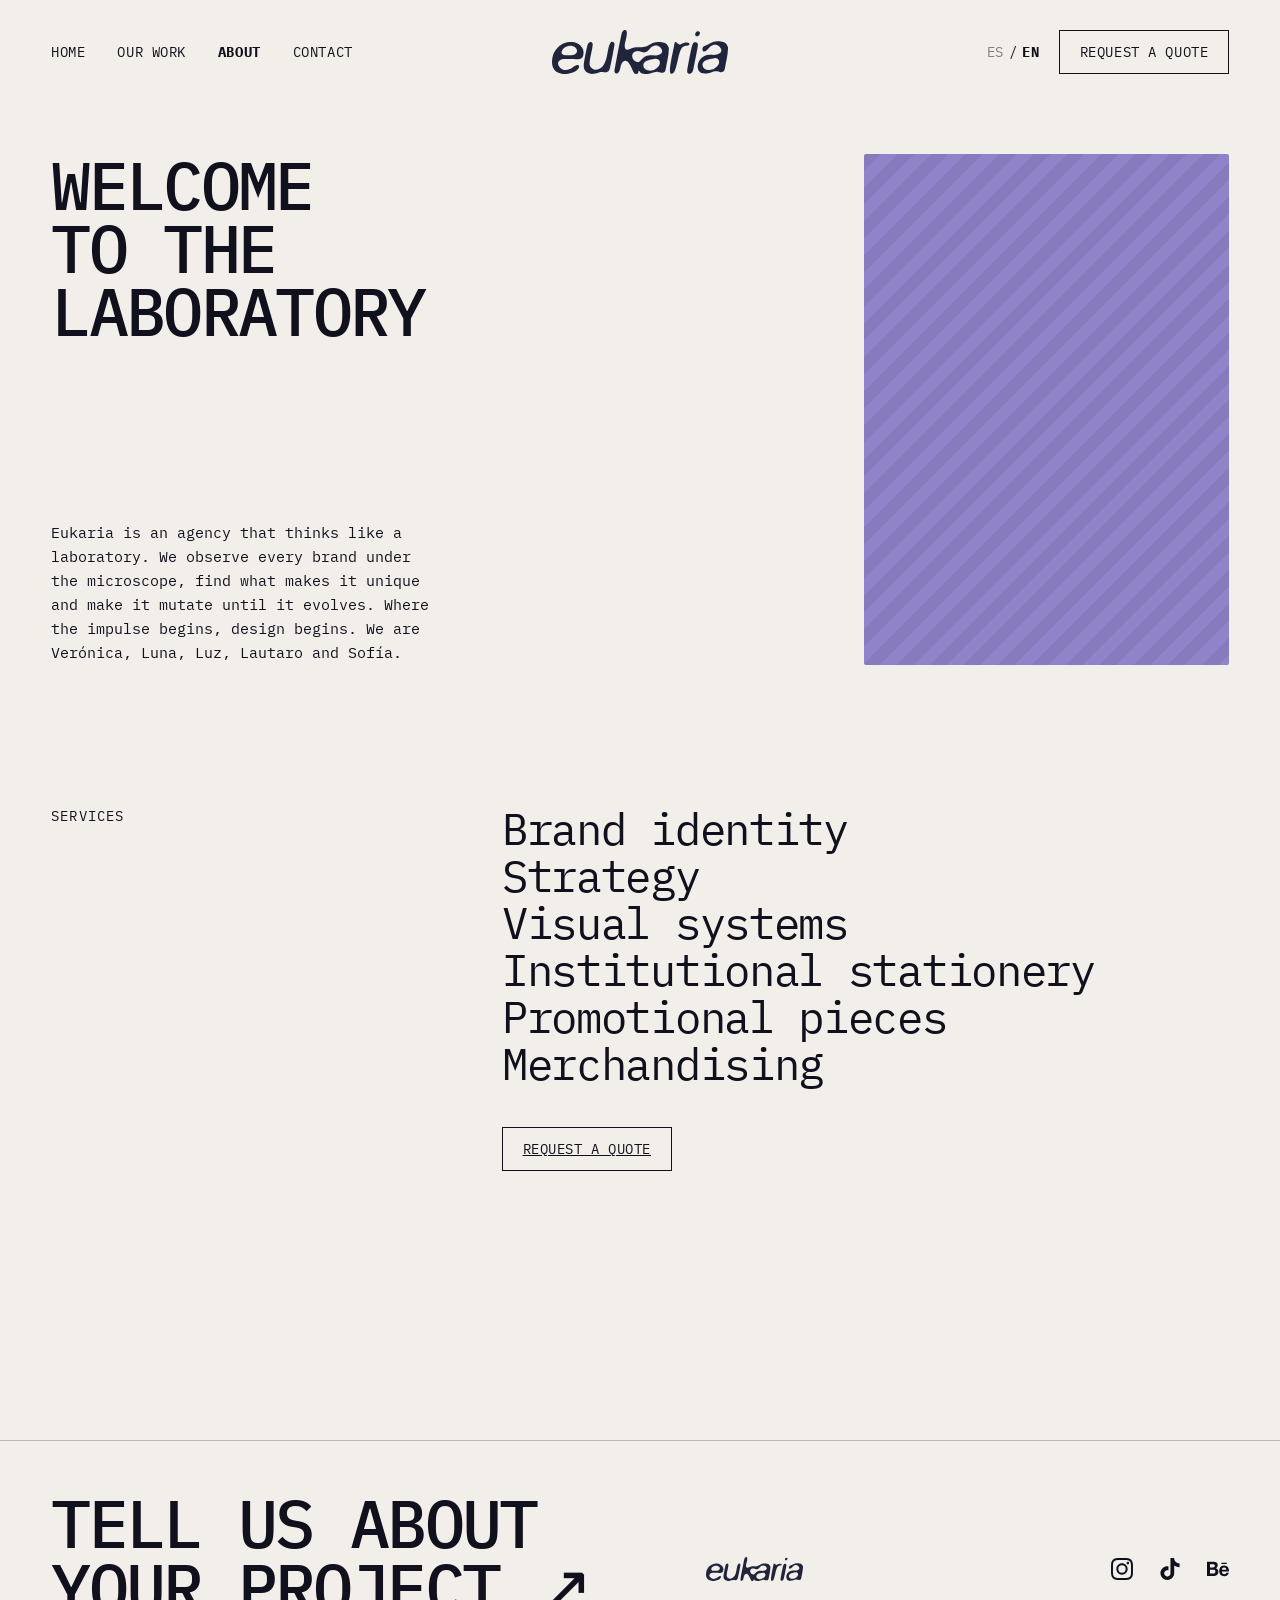
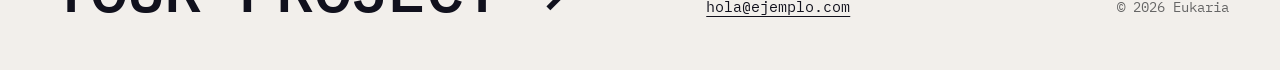
==== about.html @ 97e6f5fb "Sitio de la agencia Eukaria Landing con logo 3D y etiquetas arrastrables, carrusel de proyectos con " ====
<!doctype html>
<html lang="es">
<head>
<meta charset="utf-8">
<meta name="viewport" content="width=device-width, initial-scale=1, viewport-fit=cover">
<title>Sobre nosotros | Eukaria</title>
<meta name="description" content="Bienvenidos al laboratorio de Eukaria: una agencia de diseño que piensa como un laboratorio, y los servicios que ofrece.">
<link rel="preload" href="fonts/plex-mono-400.woff2" as="font" type="font/woff2" crossorigin>
<link rel="stylesheet" href="tokens.css">
<link rel="icon" href="assets/favicon.png" type="image/png">
<meta name="theme-color" content="#f2efeb">
<link rel="stylesheet" href="style.css">
<link rel="stylesheet" href="sections.css">
<script>document.documentElement.classList.add("js")</script>
</head>
<body data-pagina="about">

<div id="tope" aria-hidden="true"></div>
    <nav class="nav pad" aria-label="Principal" data-i18n-attr="aria-label:nav.label">
      <ul id="menu">
        <li><a href="index.html" data-i18n="nav.home">Home</a></li>
        <li class="solo-escritorio"><a href="index.html#work" data-i18n="nav.work">Our work</a></li>
        <li class="solo-celular"><a href="proyectos.html" data-i18n="nav.work">Our work</a></li>
        <li><a href="about.html" class="activo" aria-current="page" data-i18n="nav.about">About</a></li>
        <li><a href="contact.html" data-i18n="nav.contact">Contact</a></li>
        <li class="menu-cta"><a class="btn-out" href="contact.html" data-i18n="nav.cta">Pedir presupuesto</a></li>
      </ul>
      <a class="nav-logo" href="index.html"><img src="assets/logo.svg" alt="Eukaria" width="191" height="47"></a>
      <div class="nav-der">
        <button class="lang" type="button" aria-label="Cambiar idioma a inglés"><span data-lang="es">ES</span><span aria-hidden="true">/</span><span data-lang="en">EN</span></button>
        <button class="menu-btn" type="button" aria-expanded="false" aria-controls="menu" aria-label="Abrir menú"><span></span><span></span><span></span></button>
        <a class="btn-out" href="contact.html" data-i18n="nav.cta">Pedir presupuesto</a>
      </div>
    </nav>

<main class="pagina">
  <section class="section about">
    <div class="inner pad">
      <div class="about-intro">
        <div class="about-izq">
          <h1 class="about-titulo"><span class="reveal" data-i18n="about.t1">Bienvenidos</span><span class="reveal" style="--d: 60ms" data-i18n="about.t2">al</span><span class="reveal" style="--d: 120ms" data-i18n="about.t3">laboratorio</span></h1>
          <p class="about-texto reveal" style="--d: 180ms" data-i18n="about.texto">Eukaria es una agencia que piensa como un laboratorio.</p>
        </div>
        <div class="about-foto reveal" style="--d: 120ms"><div class="ph" role="img" aria-label="Foto del equipo (de muestra)" data-i18n-attr="aria-label:about.foto" style="--c: var(--color-violet-300)"></div></div>
      </div>
      <div class="about-servicios">
        <p class="serv-etiqueta reveal" data-i18n="about.servicios">Servicios</p>
        <div>
          <ul class="serv-lista">
            <li class="reveal" data-i18n="serv.1">Identidad de marca</li>
            <li class="reveal" style="--d: 40ms" data-i18n="serv.2">Estrategia</li>
            <li class="reveal" style="--d: 80ms" data-i18n="serv.3">Sistemas visuales</li>
            <li class="reveal" style="--d: 120ms" data-i18n="serv.4">Papelería institucional</li>
            <li class="reveal" style="--d: 160ms" data-i18n="serv.5">Piezas promocionales</li>
            <li class="reveal" style="--d: 200ms" data-i18n="serv.6">Merchandising</li>
          </ul>
          <a class="btn-out serv-cta reveal" style="--d: 240ms" href="contact.html" data-i18n="nav.cta">Pedir presupuesto</a>
        </div>
      </div>
    </div>
  </section>
</main>

<footer class="pie">
  <div class="inner pad pie-grid">
      <a class="pie-cta" href="contact.html"><span data-i18n="pie.cta">Contanos de tu proyecto</span> <span class="flecha" aria-hidden="true">&#8599;</span></a>
    <div class="pie-datos">
      <img src="assets/logo.svg" alt="Eukaria" width="191" height="47">
      <address>
        <!-- TODO: reemplazar por el mail real del estudio (también en form.js) -->
        <a href="mailto:hola@ejemplo.com">hola@ejemplo.com</a>
      </address>
      <ul class="redes">
        <!-- TODO: reemplazar por las redes reales -->
        <li><a href="https://www.instagram.com/" target="_blank" rel="noopener" aria-label="Instagram"><svg aria-hidden="true" focusable="false" width="22" height="22" fill="currentColor" viewBox="0 0 24 24" xmlns="http://www.w3.org/2000/svg"><path d="M7.0301.084c-1.2768.0602-2.1487.264-2.911.5634-.7888.3075-1.4575.72-2.1228 1.3877-.6652.6677-1.075 1.3368-1.3802 2.127-.2954.7638-.4956 1.6365-.552 2.914-.0564 1.2775-.0689 1.6882-.0626 4.947.0062 3.2586.0206 3.6671.0825 4.9473.061 1.2765.264 2.1482.5635 2.9107.308.7889.72 1.4573 1.388 2.1228.6679.6655 1.3365 1.0743 2.1285 1.38.7632.295 1.6361.4961 2.9134.552 1.2773.056 1.6884.069 4.9462.0627 3.2578-.0062 3.668-.0207 4.9478-.0814 1.28-.0607 2.147-.2652 2.9098-.5633.7889-.3086 1.4578-.72 2.1228-1.3881.665-.6682 1.0745-1.3378 1.3795-2.1284.2957-.7632.4966-1.636.552-2.9124.056-1.2809.0692-1.6898.063-4.948-.0063-3.2583-.021-3.6668-.0817-4.9465-.0607-1.2797-.264-2.1487-.5633-2.9117-.3084-.7889-.72-1.4568-1.3876-2.1228C21.2982 1.33 20.628.9208 19.8378.6165 19.074.321 18.2017.1197 16.9244.0645 15.6471.0093 15.236-.005 11.977.0014 8.718.0076 8.31.0215 7.0301.0839m.1402 21.6932c-1.17-.0509-1.8053-.2453-2.2287-.408-.5606-.216-.96-.4771-1.3819-.895-.422-.4178-.6811-.8186-.9-1.378-.1644-.4234-.3624-1.058-.4171-2.228-.0595-1.2645-.072-1.6442-.079-4.848-.007-3.2037.0053-3.583.0607-4.848.05-1.169.2456-1.805.408-2.2282.216-.5613.4762-.96.895-1.3816.4188-.4217.8184-.6814 1.3783-.9003.423-.1651 1.0575-.3614 2.227-.4171 1.2655-.06 1.6447-.072 4.848-.079 3.2033-.007 3.5835.005 4.8495.0608 1.169.0508 1.8053.2445 2.228.408.5608.216.96.4754 1.3816.895.4217.4194.6816.8176.9005 1.3787.1653.4217.3617 1.056.4169 2.2263.0602 1.2655.0739 1.645.0796 4.848.0058 3.203-.0055 3.5834-.061 4.848-.051 1.17-.245 1.8055-.408 2.2294-.216.5604-.4763.96-.8954 1.3814-.419.4215-.8181.6811-1.3783.9-.4224.1649-1.0577.3617-2.2262.4174-1.2656.0595-1.6448.072-4.8493.079-3.2045.007-3.5825-.006-4.848-.0608M16.953 5.5864A1.44 1.44 0 1 0 18.39 4.144a1.44 1.44 0 0 0-1.437 1.4424M5.8385 12.012c.0067 3.4032 2.7706 6.1557 6.173 6.1493 3.4026-.0065 6.157-2.7701 6.1506-6.1733-.0065-3.4032-2.771-6.1565-6.174-6.1498-3.403.0067-6.156 2.771-6.1496 6.1738M8 12.0077a4 4 0 1 1 4.008 3.9921A3.9996 3.9996 0 0 1 8 12.0077"/></svg></a></li>
        <li><a href="https://www.tiktok.com/" target="_blank" rel="noopener" aria-label="TikTok"><svg aria-hidden="true" focusable="false" width="22" height="22" fill="currentColor" viewBox="0 0 24 24" xmlns="http://www.w3.org/2000/svg"><path d="M12.525.02c1.31-.02 2.61-.01 3.91-.02.08 1.53.63 3.09 1.75 4.17 1.12 1.11 2.7 1.62 4.24 1.79v4.03c-1.44-.05-2.89-.35-4.2-.97-.57-.26-1.1-.59-1.62-.93-.01 2.92.01 5.84-.02 8.75-.08 1.4-.54 2.79-1.35 3.94-1.31 1.92-3.58 3.17-5.91 3.21-1.43.08-2.86-.31-4.08-1.03-2.02-1.19-3.44-3.37-3.65-5.71-.02-.5-.03-1-.01-1.49.18-1.9 1.12-3.72 2.58-4.96 1.66-1.44 3.98-2.13 6.15-1.72.02 1.48-.04 2.96-.04 4.44-.99-.32-2.15-.23-3.02.37-.63.41-1.11 1.04-1.36 1.75-.21.51-.15 1.07-.14 1.61.24 1.64 1.82 3.02 3.5 2.87 1.12-.01 2.19-.66 2.77-1.61.19-.33.4-.67.41-1.06.1-1.79.06-3.57.07-5.36.01-4.03-.01-8.05.02-12.07z"/></svg></a></li>
        <li><a href="https://www.behance.net/" target="_blank" rel="noopener" aria-label="Behance"><svg aria-hidden="true" focusable="false" width="22" height="22" fill="currentColor" viewBox="0 0 24 24" xmlns="http://www.w3.org/2000/svg"><path d="M16.969 16.927a2.561 2.561 0 0 0 1.901.677 2.501 2.501 0 0 0 1.531-.475c.362-.235.636-.584.779-.99h2.585a5.091 5.091 0 0 1-1.9 2.896 5.292 5.292 0 0 1-3.091.88 5.839 5.839 0 0 1-2.284-.433 4.871 4.871 0 0 1-1.723-1.211 5.657 5.657 0 0 1-1.08-1.874 7.057 7.057 0 0 1-.383-2.393c-.005-.8.129-1.595.396-2.349a5.313 5.313 0 0 1 5.088-3.604 4.87 4.87 0 0 1 2.376.563c.661.362 1.231.87 1.668 1.485a6.2 6.2 0 0 1 .943 2.133c.194.821.263 1.666.205 2.508h-7.699c-.063.79.184 1.574.688 2.187ZM6.947 4.084a8.065 8.065 0 0 1 1.928.198 4.29 4.29 0 0 1 1.49.638c.418.303.748.711.958 1.182.241.579.357 1.203.341 1.83a3.506 3.506 0 0 1-.506 1.961 3.726 3.726 0 0 1-1.503 1.287 3.588 3.588 0 0 1 2.027 1.437c.464.747.697 1.615.67 2.494a4.593 4.593 0 0 1-.423 2.032 3.945 3.945 0 0 1-1.163 1.413 5.114 5.114 0 0 1-1.683.807 7.135 7.135 0 0 1-1.928.259H0V4.084h6.947Zm-.235 12.9c.308.004.616-.029.916-.099a2.18 2.18 0 0 0 .766-.332c.228-.158.411-.371.534-.619.142-.317.208-.663.191-1.009a2.08 2.08 0 0 0-.642-1.715 2.618 2.618 0 0 0-1.696-.505h-3.54v4.279h3.471Zm13.635-5.967a2.13 2.13 0 0 0-1.654-.619 2.336 2.336 0 0 0-1.163.259 2.474 2.474 0 0 0-.738.62 2.359 2.359 0 0 0-.396.792c-.074.239-.12.485-.137.734h4.769a3.239 3.239 0 0 0-.679-1.785l-.002-.001Zm-13.813-.648a2.254 2.254 0 0 0 1.423-.433c.399-.355.607-.88.56-1.413a1.916 1.916 0 0 0-.178-.891 1.298 1.298 0 0 0-.495-.533 1.851 1.851 0 0 0-.711-.274 3.966 3.966 0 0 0-.835-.073H3.241v3.631h3.293v-.014ZM21.62 5.122h-5.976v1.527h5.976V5.122Z"/></svg></a></li>
      </ul>
      <p class="copy">&copy; 2026 Eukaria</p>
    </div>
  </div>
</footer>

<script src="i18n.js"></script>
<script src="nav.js" defer></script>
<script src="reveal.js" defer></script>
</body>
</html>
---- tokens.css ----
/* Eukaria — design tokens (fuente: Manual de Marca 2026.00) */

/* === PRIMITIVES === */
:root {
  /* Color: rojo de marca (#c8161a, manual p.11) + escala de grises (p.13) */
  --color-red-600: #c8161a;
  /* Resto de la paleta: muestreada de la p.12 del PDF (el manual rotula todos con el hex del rojo por error) */
  --color-cyan-300: #85d6d6;
  --color-blue-400: #57b0e3;
  --color-indigo-900: #372766;
  --color-violet-300: #9083c9;
  --color-blush-100: #f5e7e3;
  --color-ink-950: #11111d;
  --color-paper: #f2efeb; /* fondo del hero (mockup) */
  --color-cream-100: #efe8e1; /* fondo de las láminas del manual */
  --color-white: #ffffff;
  --color-black: #000000;
  --color-gray-90: #1a1a1a;
  --color-gray-80: #333333;
  --color-gray-70: #4d4d4d;
  --color-gray-60: #666666;
  --color-gray-50: #808080;
  --color-gray-40: #999999;
  --color-gray-30: #b3b3b3;
  --color-gray-20: #cccccc;

  /* Tipografía: primaria IBM Plex Mono; secundaria Gaussian Blur Italic (logo/acentos) */
  --font-mono: "IBM Plex Mono", ui-monospace, monospace;
  --font-accent: "Gaussian Blur Italic", "IBM Plex Mono", serif; /* ponytail: fuente sin web-font aún, sumar @font-face con el archivo */
  --font-size-xs: 0.75rem;
  --font-size-sm: 0.875rem;
  --font-size-base: 1rem;
  --font-size-lg: 1.25rem;
  --font-size-xl: 2rem;
  --font-size-2xl: 3.5rem;

  /* Spacing (base 4px) */
  --space-1: 0.25rem;
  --space-2: 0.5rem;
  --space-4: 1rem;
  --space-6: 1.5rem;
  --space-8: 2rem;
  --space-16: 4rem;
  --space-32: 8rem;

  /* Radio: estética de laboratorio, esquinas casi rectas */
  --radius-sm: 2px;
  --radius-default: 4px;

  --ease-out: cubic-bezier(0.23, 1, 0.32, 1);
  --ease-in-out: cubic-bezier(0.77, 0, 0.175, 1); /* movimiento en pantalla (del portfolio) */
  --ease-spring: cubic-bezier(0.22, 1, 0.36, 1);
  --duration-fast: 150ms;
  --duration-normal: 300ms;
}

/* === SEMANTIC === */
:root {
  --color-background: var(--color-ink-950);
  --color-foreground: var(--color-blush-100);
  --color-primary: var(--color-red-600);
  --color-primary-foreground: var(--color-white);
  --color-accent-cool: var(--color-cyan-300);
  --color-accent-deep: var(--color-indigo-900);
  --color-accent-soft: var(--color-violet-300);
  --color-muted: var(--color-gray-90);
  --color-muted-foreground: var(--color-gray-40);
  --color-border: var(--color-gray-80);

  --font-body: var(--font-mono);
  --font-heading: var(--font-mono);
  --spacing-section: var(--space-32);
  --spacing-component: var(--space-6);
}

/* Variante clara (positivo en tinta plana, manual p.12) */
[data-theme="light"] {
  --color-background: var(--color-cream-100);
  --color-foreground: var(--color-ink-950);
  --color-muted: var(--color-blush-100);
  --color-muted-foreground: var(--color-gray-60);
  --color-border: var(--color-gray-20);
}

/* === COMPONENTS === */
:root {
  --button-bg: var(--color-primary);
  --button-fg: var(--color-primary-foreground);
  --button-hover-bg: var(--color-foreground);
  --button-hover-fg: var(--color-background);
  --button-padding-x: var(--space-6);
  --button-padding-y: var(--space-2);
  --button-radius: var(--radius-sm);

  --card-bg: var(--color-muted);
  --card-border: var(--color-border);
  --card-padding: var(--space-6);
  --card-radius: var(--radius-default);
}
---- style.css ----
@font-face { font-family: "IBM Plex Mono"; font-weight: 400; font-display: swap; src: url(fonts/plex-mono-400.woff2) format("woff2"); }
@font-face { font-family: "IBM Plex Mono"; font-weight: 500; font-display: swap; src: url(fonts/plex-mono-500.woff2) format("woff2"); }
@font-face { font-family: "IBM Plex Mono"; font-weight: 700; font-display: swap; src: url(fonts/plex-mono-700.woff2) format("woff2"); }

*, *::before, *::after { box-sizing: border-box; margin: 0; }
@media (prefers-reduced-motion: no-preference) { html { scroll-behavior: smooth; } }
body { background: var(--color-paper); color: var(--color-ink-950); font: 400 1rem/1.6 var(--font-body); -webkit-font-smoothing: antialiased; overflow-x: clip; }
img { display: block; max-width: 100%; }
a { color: inherit; }
:focus-visible { outline: 3px solid var(--color-indigo-900); outline-offset: 3px; }

.pad { padding-inline: clamp(1rem, 4vw, 4rem); }
#tope { position: absolute; top: 0; left: 0; width: 1px; height: 40px; pointer-events: none; }
.sr { position: absolute; width: 1px; height: 1px; overflow: hidden; clip-path: inset(50%); white-space: nowrap; }

/* ---- animaciones del portfolio: entrada de la página (fundido + subida corta) ---- */
@keyframes pagina-entra { from { opacity: 0; transform: translateY(10px); } }
@keyframes img-aparece { from { opacity: 0; } to { opacity: 1; } }

/* ============================
   HERO: menú + logo 3D + etiqueta arrastrable
============================ */
.hero { --zona-texto: 8rem; /* franja de abajo reservada para el texto y la flecha */ position: relative; min-height: max(100svh, 34rem); overflow: hidden; touch-action: pan-y; }
.nav { position: fixed; inset: 0 0 auto 0; z-index: 10; height: 6.5rem; display: grid; grid-template-columns: 1fr auto 1fr; align-items: center; gap: 1rem; font-size: clamp(.875rem, 1.05vw, 1.1rem); letter-spacing: .04em; text-transform: uppercase; }
.nav ul { display: flex; gap: clamp(1rem, 2.5vw, 2.5rem); list-style: none; padding: 0; }
.nav a { text-decoration: none; }
.nav ul a { display: inline-flex; align-items: center; min-height: 2.75rem; font-weight: 400; }
.nav ul a.activo { font-weight: 700; } /* la sección donde estás va en bold (lo marca nav.js) */
@media (hover: hover) and (pointer: fine) {
  .nav ul a:hover { text-decoration: underline; text-underline-offset: .4em; }
}
.nav-logo img { height: clamp(1.75rem, 3.4vw, 3.4rem); width: auto; }

/* botón: al presionarlo se achica apenas (igual que los botones del portfolio) */
.btn-out { justify-self: end; display: inline-flex; align-items: center; min-height: 2.75rem; border: 1px solid currentColor; padding: 0 1.4em; white-space: nowrap; transition: background var(--duration-fast), color var(--duration-fast), scale 160ms var(--ease-out); }
@media (hover: hover) and (pointer: fine) {
  .btn-out:hover { background: var(--color-ink-950); color: var(--color-paper); }
}
.btn-out:active { scale: .97; }

/* los elementos del menú entran con fundido + subida corta al cargar */
@media (prefers-reduced-motion: no-preference) {
  .nav-logo, .nav-der { animation: pagina-entra .28s var(--ease-spring) .05s both; }
}

/* al bajar, la barra se vuelve sólida del color de la página y se desvanece hacia abajo, sin corte
   (nav.js agrega .con-fondo). Sólido a la altura de la barra; después el degradé baja suave */
.nav { --barra: 6.5rem; --fade: 3.5rem; }
.nav::after { content: ""; position: absolute; inset: 0 0 auto 0; height: calc(var(--barra) + var(--fade)); z-index: -1; pointer-events: none; opacity: 0; transition: opacity .25s ease;
  background: linear-gradient(to bottom,
    rgb(242 239 235 / 1) 0, rgb(242 239 235 / 1) var(--barra),
    rgb(242 239 235 / .95) calc(var(--barra) + var(--fade) * .12),
    rgb(242 239 235 / .8) calc(var(--barra) + var(--fade) * .26),
    rgb(242 239 235 / .6) calc(var(--barra) + var(--fade) * .4),
    rgb(242 239 235 / .4) calc(var(--barra) + var(--fade) * .54),
    rgb(242 239 235 / .23) calc(var(--barra) + var(--fade) * .67),
    rgb(242 239 235 / .1) calc(var(--barra) + var(--fade) * .8),
    rgb(242 239 235 / .03) calc(var(--barra) + var(--fade) * .91),
    rgb(242 239 235 / 0) calc(var(--barra) + var(--fade))); }
.nav.con-fondo::after { opacity: 1; }
@media (prefers-reduced-motion: reduce) { .nav::after { transition: none; } }
@media (min-width: 900px) and (prefers-reduced-motion: no-preference) { .nav > ul { animation: pagina-entra .28s var(--ease-spring) .05s both; } }

/* texto del hero: justo debajo del logo 3D, centrado, visible sin hacer scroll */
.hero-texto { position: absolute; z-index: 2; left: 50%; bottom: 4.9rem; width: min(52rem, calc(100% - 2rem)); translate: -50% 0; text-align: center; font-size: .875rem; font-weight: 500; line-height: 1.5; pointer-events: none; }
@media (prefers-reduced-motion: no-preference) { .hero-texto { animation: pagina-entra .28s var(--ease-spring) .35s both; } }
@media (max-width: 899px) { .hero-texto { bottom: 5.75rem; font-size: .875rem; } }

/* flecha de scroll (mockup): chevron dibujado con CSS, abajo al centro */
.chev { position: absolute; z-index: 2; left: 50%; bottom: 1.5rem; width: 3rem; height: 3rem; margin-left: -1.5rem; display: grid; place-items: center; }
.chev::before { content: ""; width: 1.1rem; height: 1.1rem; border: solid currentColor; border-width: 0 2px 2px 0; transform: rotate(45deg) translate(-2px, -2px); }
@media (prefers-reduced-motion: no-preference) {
  .chev::before { animation: rebota 1.6s ease-in-out infinite; }
  @keyframes rebota { 50% { transform: rotate(45deg) translate(2px, 2px); } }
}

/* ---- logo 3D: se agarra y se gira; touch-action deja pasar el scroll vertical en el celular ---- */
#stage { position: absolute; inset: 0; z-index: 1; pointer-events: none; } /* el lienzo ocupa todo el hero para que el logo no se corte al girar */
#stage canvas { display: block; width: 100%; height: 100%; opacity: 0; transition: opacity 700ms var(--ease-out); }
#stage.listo canvas { opacity: 1; }
.hero.sobre-logo { cursor: grab; }
.hero.agarrando { cursor: grabbing; user-select: none; }
@media (prefers-reduced-motion: reduce) { #stage canvas { transition: none; } }

/* ---- etiqueta arrastrable (comportamiento en sticker.js, adaptado del portfolio) ---- */
.sticker { position: absolute; z-index: 2; left: 17%; top: calc((100% - var(--zona-texto)) * .56); width: max(min(28vw, 52dvh), 11rem); height: auto; max-width: none; cursor: default; touch-action: none; user-select: none; -webkit-user-drag: none; transition: transform .6s var(--ease-spring), scale 200ms var(--ease-out); animation: img-aparece 300ms var(--ease-out), balanceo 5.2s ease-in-out infinite alternate; }
/* al agarrarla se "levanta" apenas; mientras arrastrás, la inclinación responde sin demora */
.sticker.is-dragging { z-index: 4; scale: 1.03; transition: scale 150ms var(--ease-out); animation-play-state: paused; }
@keyframes balanceo { from { rotate: -1.5deg; } to { rotate: 1.5deg; } }

/* ============================
   TELÉFONO (< 900px): barra con logo + hamburguesa, y el menú a pantalla completa
   (mismo sistema que el portfolio)
============================ */
.menu-btn, .menu-cta { display: none; }

@media (max-width: 899px) {
  :root { --m-bar: 4.5rem; }

  .nav { height: var(--m-bar); grid-template-columns: 1fr auto; }
  .nav-der .btn-out { display: none; } /* el botón vive abajo, dentro del menú */
  .nav-logo, .nav-der { position: relative; z-index: 3; }

  .nav { --barra: var(--m-bar); }

  /* hamburguesa: 3 rayitas que se convierten en X al abrir */
  .menu-btn { display: flex; flex-direction: column; justify-content: center; gap: 6px; justify-self: end; width: 2.75rem; height: 2.75rem; padding: 0 .5rem; margin-right: -.5rem; border: 0; background: none; color: inherit; cursor: pointer; }
  .menu-btn span { display: block; width: 100%; height: 2px; background: currentColor; transition: transform 200ms var(--ease-out), opacity 150ms var(--ease-out); }
  body.menu-open .menu-btn span:nth-child(1) { transform: translateY(8px) rotate(45deg); }
  body.menu-open .menu-btn span:nth-child(2) { opacity: 0; }
  body.menu-open .menu-btn span:nth-child(3) { transform: translateY(-8px) rotate(-45deg); }

  /* menú a pantalla completa: fundido + baja apenas */
  .nav > ul { position: fixed; inset: 0; z-index: 2; display: flex; flex-direction: column; justify-content: flex-start; gap: 0; padding: calc(var(--m-bar) + 2rem) 1.2rem 8rem; background: var(--color-paper); overflow-y: auto;
    opacity: 0; visibility: hidden; transform: translateY(-.6rem); transition: opacity .25s ease, transform .25s ease, visibility 0s linear .25s; }
  body.menu-open { overflow: hidden; }
  body.menu-open .nav > ul { opacity: 1; visibility: visible; transform: none; transition: opacity .25s ease, transform .25s ease, visibility 0s; }
  .nav ul a { width: 100%; min-height: 3.25rem; font-size: 2rem; line-height: 1.2; transition: scale 160ms var(--ease-out); }
  .nav ul a:active { scale: .97; transform-origin: left center; }

  /* al abrir, los textos bajan en cascada (se reinicia cada vez que abrís el menú) */
  body.menu-open .nav > ul > li:not(.menu-cta) { animation: menu-texto-baja 300ms var(--ease-out) both; }
  body.menu-open .nav > ul > li:nth-child(1) { animation-delay: 0s; }
  body.menu-open .nav > ul > li:nth-child(3) { animation-delay: .04s; }
  body.menu-open .nav > ul > li:nth-child(4) { animation-delay: .08s; }
  body.menu-open .nav > ul > li:nth-child(5) { animation-delay: .12s; }
  @keyframes menu-texto-baja { from { opacity: 0; transform: translateY(-.8rem); } }

  /* el botón de abajo hace lo contrario: sube desde el borde de abajo (el menú se arma desde los dos bordes) */
  .menu-cta { display: block; position: absolute; left: 1.2rem; right: 1.2rem; bottom: 1.2rem; }
  .menu-cta .btn-out { width: 100%; justify-content: center; font-size: 1rem; }
  body.menu-open .menu-cta { animation: menu-boton-sube 300ms var(--ease-out) .12s both; }
  @keyframes menu-boton-sube { from { opacity: 0; transform: translateY(.8rem); } }

  .hero { --zona-texto: 14rem; }
  .sticker { left: 4%; top: calc((100% - var(--zona-texto)) * .6); width: 60vw; }

  @media (prefers-reduced-motion: reduce) {
    .menu-btn span { transition: none; }
    .nav > ul { transform: none; }
    body.menu-open .nav > ul > li, body.menu-open .menu-cta { animation: none; }
  }
}
@media (prefers-reduced-motion: reduce) { .sticker { animation: none; } .sticker.is-dragging { scale: 1.01; } }

/* ---- transición entre páginas (la del portfolio): la vieja se va rápido y la nueva entra con fundido + subida corta.
        Navegadores sin soporte simplemente cambian de página ---- */
@view-transition { navigation: auto; }
::view-transition-old(root) { animation: pagina-sale .15s ease-out both; }
::view-transition-new(root) { animation: pagina-entra .28s var(--ease-spring) .05s both; }
@keyframes pagina-sale { to { opacity: 0; } }
@media (prefers-reduced-motion: reduce) { ::view-transition-old(root), ::view-transition-new(root) { animation: none; } }

/* ============================
   CELULAR (< 900px): composición propia, no el escritorio achicado
============================ */
:root { --safe-top: env(safe-area-inset-top, 0px); --safe-bottom: env(safe-area-inset-bottom, 0px); } /* muescas y barra de gestos del iPhone */
a, button, select, label { touch-action: manipulation; -webkit-tap-highlight-color: transparent; } /* sin demora de 300 ms ni destello gris al tocar */
@media (max-width: 899px) {
  .nav { height: calc(var(--m-bar) + var(--safe-top)); padding-top: var(--safe-top); --barra: calc(var(--m-bar) + var(--safe-top)); }
  .nav > ul { padding-top: calc(var(--m-bar) + var(--safe-top) + 2rem); }
  .menu-cta { bottom: calc(1.2rem + var(--safe-bottom)); }

  /* portada: logo 3D parado y grande, etiqueta cruzándolo, texto y botón abajo (a mano del pulgar) */
  .hero { --zona-texto: 10.5rem; }
  .chev { bottom: calc(.75rem + var(--safe-bottom)); }
  .hero-texto { bottom: calc(4.5rem + var(--safe-bottom)); }
  .sticker { top: calc((100% - var(--zona-texto)) * .66); width: 62vw; }

  .about-foto .ph { aspect-ratio: 4 / 5; }
  .pie-datos address a { display: inline-flex; align-items: center; min-height: 2.75rem; }
}

/* "Our work" del menú: en el celular lleva a la página de proyectos; en escritorio, al carrusel de la landing */
.solo-celular { display: none; }
@media (max-width: 899px) { .solo-celular { display: block; } .solo-escritorio { display: none; } }

/* ---- cinta negra (segunda etiqueta arrastrable): arriba a la derecha, cruzando el logo 3D como en el mockup ---- */
.sticker.cinta { left: 61.3%; top: 8.7%; width: min(23.7vw, 52dvh); animation-delay: 0s, -2.6s; } /* el balanceo arranca desfasado del de la otra etiqueta */
@media (max-width: 899px) { .sticker.cinta { left: 51%; top: 15%; width: 46vw; } }

/* ---- grupo de la derecha del menú: botón de idioma + (hamburguesa en celular | presupuesto en escritorio) ---- */
.nav-der { justify-self: end; display: flex; align-items: center; gap: 1rem; }
.lang { display: inline-flex; align-items: center; gap: .35em; min-height: 2.75rem; padding: 0 .25rem; border: 0; background: none; color: inherit; font: inherit; letter-spacing: .04em; cursor: pointer; transition: scale 160ms var(--ease-out); }
.lang [data-lang] { opacity: .5; transition: opacity 160ms var(--ease-out); }
html[lang="es"] .lang [data-lang="es"], html[lang="en"] .lang [data-lang="en"] { opacity: 1; font-weight: 700; }
@media (hover: hover) and (pointer: fine) { .lang:hover [data-lang] { opacity: 1; } }
.lang:active { scale: .95; }
@media (max-width: 899px) { .nav-der { gap: .25rem; } .menu-btn { margin-right: -.5rem; } }
---- sections.css ----
/* ============================
   SECCIONES: Trabajo, About, Contacto (bocetos con placeholders)
============================ */
.section { padding-block: clamp(5rem, 11vw, 9rem); }
.inner { max-width: 80rem; margin-inline: auto; }
section[id] { scroll-margin-top: 4rem; }
.section h2 { font-size: clamp(2rem, 5vw, 4.5rem); font-weight: 700; line-height: 1; letter-spacing: -.04em; }
.lead { max-width: 52ch; margin-top: 1.25rem; font-size: 1.125rem; }

/* entrada al hacer scroll: fundido + subida corta (igual que las piezas del portfolio) */
@media (prefers-reduced-motion: no-preference) {
  .js .reveal { opacity: 0; translate: 0 24px; transition: opacity .6s var(--ease-out), translate .6s var(--ease-out); transition-delay: var(--d, 0ms); }
  .js .reveal.in { opacity: 1; translate: 0 0; }
}

/* ---- placeholders: se reemplazan por imágenes reales ---- */
.ph { display: grid; place-items: center; text-align: center; padding: 1rem; overflow: hidden; border-radius: var(--radius-sm); color: var(--color-ink-950);
  font-size: .8125rem; letter-spacing: .08em; text-transform: uppercase;
  background: repeating-linear-gradient(135deg, rgb(17 17 29 / .07) 0 12px, transparent 12px 24px), var(--c, var(--color-blush-100)); }
.ph.oscuro { color: var(--color-blush-100); }

/* ---- Trabajo: carrusel infinito de portadas (473 x 637, como en el mockup) ---- */
.work { padding-block: clamp(2rem, 5vw, 4rem) 0; }
.marquee { overflow: hidden; padding-block: max(4vw, 2.5rem); cursor: grab; touch-action: pan-y; } /* se agarra y se arrastra (galeria.js); pan-y deja pasar el scroll vertical en el celular */
.marquee.agarrando, .marquee.agarrando * { cursor: grabbing; user-select: none; }
.cover img { -webkit-user-drag: none; } /* el aire de arriba y abajo deja crecer la portada al pasar el mouse */
.pista { display: flex; width: max-content; list-style: none; padding: 0; }
.pista li { flex: none; margin-right: 1.25rem; } /* margen (no gap) para que -50% empalme justo */
.pista.corre { animation: correr 70s linear infinite; }
@keyframes correr { to { transform: translateX(-50%); } }

/* proporción 473 x 637; en escritorio ~27 vw de ancho (antes 23,65) y en celular 74 vw, para que los proyectos sean protagonistas */
.cover { position: relative; display: block; width: max(27vw, 14rem); aspect-ratio: 473 / 637; padding: 0; border: 0; background: none; cursor: pointer; border-radius: var(--radius-sm); overflow: hidden; transition: scale 500ms var(--ease-spring); }
.cover img, .cover .ph { display: block; width: 100%; height: 100%; object-fit: cover; }
.cover .ph { border-radius: 0; padding: 0; }
@media (hover: hover) and (pointer: fine) { .cover:hover { scale: 1.15; z-index: 2; } }
.cover:focus-visible { scale: 1.15; z-index: 2; }
.cover:active { scale: 1.1; }

@media (prefers-reduced-motion: reduce) {
  .marquee { overflow-x: auto; }
  .pista.corre { animation: none; }
  .clon { display: none; }
  .cover { transition: none; }
}

/* ---- página del proyecto: las imágenes de ESE trabajo, en una composición que se recorre con scroll ---- */
body.galeria-abierta { overflow: hidden; }
dialog#galeria { padding: 0; border: 0; max-width: none; max-height: none; width: 100vw; height: 100dvh; background: var(--color-paper); color: var(--color-ink-950); overscroll-behavior: contain; }
dialog#galeria[open] { display: block; overflow-y: auto; transform-origin: var(--ox, 50%) var(--oy, 50%); animation: galeria-entra 350ms var(--ease-out) both; }
dialog#galeria.saliendo { opacity: 0; scale: .97; transition: opacity 200ms ease, scale 200ms ease; }
dialog#galeria::backdrop { background: var(--color-paper); }
@keyframes galeria-entra { from { opacity: 0; scale: .94; } }
@media (prefers-reduced-motion: reduce) { @keyframes galeria-entra { from { opacity: 0; } } dialog#galeria.saliendo { scale: 1; } }

.g-contenido { display: grid; gap: 1.25rem; max-width: 90rem; margin-inline: auto; padding: 6rem clamp(1rem, 4vw, 4rem) 5rem; }
.g-cabecera { display: grid; gap: 2.5rem; padding-bottom: 2.5rem; }
.g-cabecera h2 { max-width: 14ch; font-size: clamp(2.25rem, 6vw, 5.5rem); font-weight: 700; line-height: .98; letter-spacing: -.04em; }
.g-datos { display: grid; gap: 1.5rem 4rem; }
.g-etiqueta { margin-bottom: .35rem; font-size: .8125rem; letter-spacing: .08em; text-transform: uppercase; color: var(--color-gray-60); }
.g-servicio { font-weight: 700; }
.g-bajada { max-width: 52ch; font-size: 1.125rem; }
@media (min-width: 900px) { .g-datos { grid-template-columns: 1fr 2fr; align-items: start; } }
.g-fila { display: flex; align-items: flex-start; gap: 1.25rem; }
.g-item { flex: var(--r) 1 0; min-width: 0; aspect-ratio: var(--r); }
.g-item .ph, .g-item img { display: block; width: 100%; height: 100%; object-fit: cover; border-radius: var(--radius-sm); }
@media (max-width: 899px) {
  .g-fila { flex-direction: column; }
  .g-item { flex: none; width: 100%; }
}

.g-cerrar { position: fixed; z-index: 3; top: 1.25rem; right: clamp(1rem, 4vw, 4rem); width: 2.75rem; height: 2.75rem; padding: 0; border: 0; border-radius: 50%; display: grid; place-items: center; cursor: pointer; color: inherit; background: color-mix(in srgb, var(--color-paper) 88%, transparent); transition: scale 160ms var(--ease-out); }
.g-cerrar:active { scale: .9; }
.g-cerrar span { grid-area: 1 / 1; width: 1.6rem; height: 2px; background: currentColor; }
.g-cerrar span:first-child { rotate: 45deg; }
.g-cerrar span:last-child { rotate: -45deg; }

/* ---- About: mismo esquema que la página de referencia (intro con foto + lista de servicios) ---- */
.about-intro { display: grid; gap: 3rem; }
.about-izq { display: flex; flex-direction: column; justify-content: space-between; gap: 3rem; }
.about-titulo { font-size: clamp(2.25rem, 5.2vw, 5rem); font-weight: 500; line-height: .95; letter-spacing: -.04em; text-transform: uppercase; }
.about-titulo span { display: block; }
.about-texto { max-width: 24rem; font-size: .9375rem; }
.about-foto .ph { aspect-ratio: 5 / 7; width: 100%; padding: 0; }

.about-servicios { display: grid; gap: 1.5rem; margin-top: clamp(5rem, 11vw, 9rem); }
.serv-etiqueta { font-size: .875rem; letter-spacing: .08em; text-transform: uppercase; }
.serv-lista { list-style: none; padding: 0; font-size: clamp(1.75rem, 3.4vw, 3rem); line-height: 1.08; letter-spacing: -.03em; }
.serv-cta { justify-self: start; margin-top: 2.5rem; font-size: .875rem; letter-spacing: .04em; text-transform: uppercase; }

@media (min-width: 900px) {
  .about-intro { grid-template-columns: minmax(0, 1fr) minmax(0, 31%); gap: 4rem; }
  .about-servicios { grid-template-columns: minmax(0, .37fr) minmax(0, .63fr); }
}

/* ---- Contacto: formulario ---- */
.contact-grid { display: grid; gap: 3rem 6rem; }
.contact-grid .nota { margin-top: 2rem; color: var(--color-gray-60); font-size: .9375rem; }
.nota a { color: var(--color-ink-950); text-underline-offset: .25em; }
@media (min-width: 900px) { .contact-grid { grid-template-columns: 1fr 1.1fr; align-items: start; } }

form { max-width: 36rem; }
.field { display: grid; gap: .5rem; margin-bottom: 1.5rem; }
label { font-size: .875rem; letter-spacing: .04em; text-transform: uppercase; }
input, select, textarea { width: 100%; min-height: 3rem; padding: .8rem 1rem; font: inherit; font-size: 1rem; color: inherit; background: transparent; border: 1px solid var(--color-ink-950); border-radius: var(--radius-sm); transition: border-color var(--duration-fast), box-shadow var(--duration-fast); }
textarea { min-height: 9rem; resize: vertical; }
input:focus-visible, select:focus-visible, textarea:focus-visible { outline: 3px solid var(--color-indigo-900); outline-offset: 2px; }
[aria-invalid="true"] { border-color: var(--color-red-600); box-shadow: inset 0 0 0 1px var(--color-red-600); }
.error { color: var(--color-red-600); font-size: .875rem; }
.error[hidden] { display: none; }
/* el error aparece con fundido + bajada de 4px (se reinicia cada vez que el campo pasa a tener error) */
@media (prefers-reduced-motion: no-preference) { .error:not([hidden]) { animation: error-entra 200ms var(--ease-out) both; } }
@keyframes error-entra { from { opacity: 0; translate: 0 -4px; } }
.help { color: var(--color-gray-60); font-size: .875rem; }

.btn-solid { display: inline-flex; align-items: center; justify-content: center; min-height: 3rem; padding: 0 2rem; font: inherit; font-weight: 500; letter-spacing: .04em; text-transform: uppercase; cursor: pointer; color: var(--color-paper); background: var(--color-ink-950); border: 1px solid var(--color-ink-950); border-radius: var(--radius-sm); transition: background var(--duration-fast), color var(--duration-fast), scale 160ms var(--ease-out); }
@media (hover: hover) and (pointer: fine) { .btn-solid:hover { background: transparent; color: var(--color-ink-950); } }
.btn-solid:active { scale: .97; }
.btn-solid:disabled { opacity: .6; cursor: progress; }
.status { margin-top: 1rem; min-height: 1.5rem; font-size: .9375rem; }

/* ============================
   HOME: estructura inspirada en la referencia, adaptada a Eukaria
============================ */
/* texto de presentación centrado */
.intro { padding-block: clamp(4rem, 9vw, 8rem) 0; text-align: center; }
.intro-texto { max-width: 38rem; margin: 0 auto; font-size: .9375rem; }

/* nombre debajo de cada portada */
.cover-nombre { margin-top: .875rem; font-size: .875rem; letter-spacing: .06em; text-transform: uppercase; }

/* contacto: título grande + formulario, y debajo los datos */
.contact-titulo { font-size: clamp(2.25rem, 5.2vw, 5rem); font-weight: 500; line-height: .95; letter-spacing: -.04em; text-transform: uppercase; }
.contact-titulo .flecha { font-weight: 400; }

/* ---- páginas internas (About, Contacto): dejan lugar para la barra fija ---- */
main.pagina { padding-top: clamp(7rem, 12vw, 10rem); }
.pagina .section { padding-top: 0; }

/* ---- pie: la línea ocupa todo el ancho de la pantalla; el contenido queda dentro de los márgenes ---- */
.pie { margin-top: clamp(5rem, 10vw, 9rem); border-top: 1px solid color-mix(in srgb, var(--color-ink-950) 25%, transparent); }
.pie-grid { display: grid; gap: 3rem; padding-block: clamp(2.5rem, 5vw, 4.5rem); }
.pie-cta { font-size: clamp(2.25rem, 5.2vw, 5rem); font-weight: 500; line-height: .95; letter-spacing: -.04em; text-transform: uppercase; text-decoration: none; }
.pie-cta .flecha { display: inline-block; font-weight: 400; transition: translate 300ms var(--ease-spring); }
@media (hover: hover) and (pointer: fine) { .pie-cta:hover .flecha { translate: .15em -.15em; } }
.pie-datos { display: grid; gap: 1.5rem 3rem; align-content: start; font-size: .9375rem; }
.pie-datos img { grid-column: 1 / -1; height: 1.75rem; width: auto; }
.pie-datos address { font-style: normal; }
.pie-datos a { text-underline-offset: .25em; }
.pie-datos .copy { grid-column: 1 / -1; color: var(--color-gray-60); font-size: .875rem; }
.redes { list-style: none; padding: 0; display: grid; gap: .25rem; }
@media (min-width: 900px) { .pie-grid { grid-template-columns: 1.2fr 1fr; } .pie-datos { grid-template-columns: 1fr 1fr; } .pie-simple .pie-grid { grid-template-columns: 1fr; } .pie-simple .pie-datos { max-width: 40rem; } }

@media (max-width: 899px) { .cover { width: 74vw; } .pista li { margin-right: 1rem; } }

/* ---- pie compacto: logo + íconos de redes en una fila, mail + © en la siguiente ---- */
.pie-datos { grid-template-columns: 1fr auto; gap: .25rem 1rem; align-items: center; }
.pie-datos img { grid-column: auto; height: 1.5rem; }
.pie-datos address { grid-column: 1; }
.pie-datos .redes { grid-column: 2; grid-row: 1; display: flex; gap: .25rem; margin-right: -.6875rem; }
.pie-datos .copy { grid-column: 2; text-align: right; }
.redes a { display: grid; place-items: center; width: 2.75rem; height: 2.75rem; color: var(--color-ink-950); transition: scale 160ms var(--ease-out); }
.redes a:active { scale: .92; }
@media (hover: hover) and (pointer: fine) { .redes a:hover { scale: 1.1; } }
.pie-grid { padding-block: clamp(2rem, 4vw, 3.5rem); gap: 1.75rem; }
@media (max-width: 899px) { .pie { margin-top: 3.5rem; } }
@media (min-width: 900px) { .pie-datos { grid-template-columns: 1fr auto; align-self: end; } }

/* ---- página de proyectos: una columna vertical, un proyecto debajo del otro ---- */
.columna { list-style: none; padding: 0 clamp(1rem, 4vw, 4rem); margin: 0 auto; max-width: 36rem; display: grid; gap: 2.5rem; }
.proyecto { display: block; width: 100%; aspect-ratio: 473 / 637; padding: 0; border: 0; background: none; cursor: pointer; border-radius: var(--radius-sm); overflow: hidden; transition: scale 160ms var(--ease-out); }
.proyecto .ph { display: block; width: 100%; height: 100%; border-radius: 0; padding: 0; }
.proyecto:active { scale: .98; }
.columna .cover-nombre { margin-top: .875rem; }
@media (prefers-reduced-motion: reduce) { .proyecto { transition: none; } }
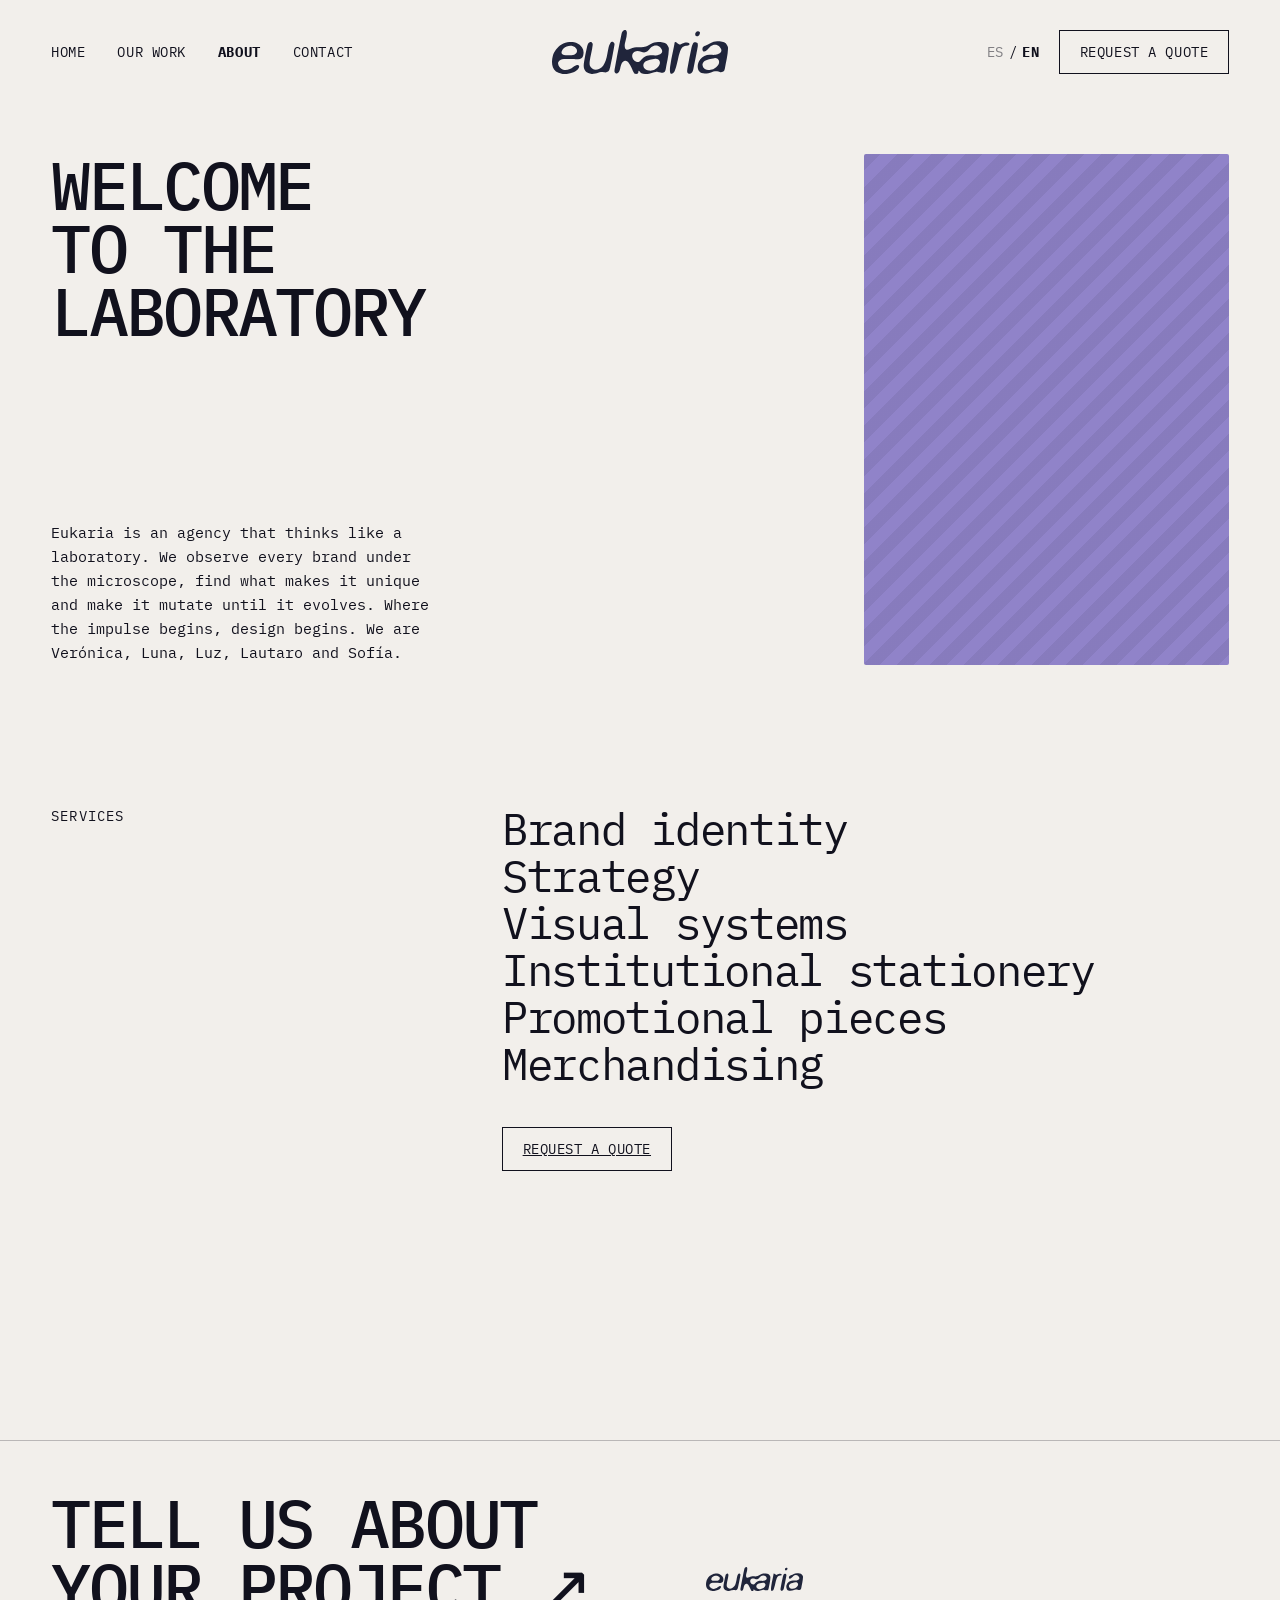
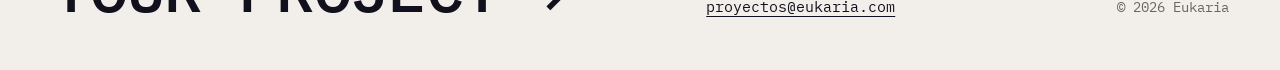
==== commit 314230a8: "Mail real y sin redes por ahora Co-Authored-By: Claude Sonnet 5.5 <noreply@anthropic.com>" ====
--- a/about.html
+++ b/about.html
@@ -68,14 +68,8 @@
       <img src="assets/logo.svg" alt="Eukaria" width="191" height="47">
       <address>
         <!-- TODO: reemplazar por el mail real del estudio (también en form.js) -->
-        <a href="mailto:hola@ejemplo.com">hola@ejemplo.com</a>
+        <a href="mailto:proyectos@eukaria.com">proyectos@eukaria.com</a>
       </address>
-      <ul class="redes">
-        <!-- TODO: reemplazar por las redes reales -->
-        <li><a href="https://www.instagram.com/" target="_blank" rel="noopener" aria-label="Instagram"><svg aria-hidden="true" focusable="false" width="22" height="22" fill="currentColor" viewBox="0 0 24 24" xmlns="http://www.w3.org/2000/svg"><path d="M7.0301.084c-1.2768.0602-2.1487.264-2.911.5634-.7888.3075-1.4575.72-2.1228 1.3877-.6652.6677-1.075 1.3368-1.3802 2.127-.2954.7638-.4956 1.6365-.552 2.914-.0564 1.2775-.0689 1.6882-.0626 4.947.0062 3.2586.0206 3.6671.0825 4.9473.061 1.2765.264 2.1482.5635 2.9107.308.7889.72 1.4573 1.388 2.1228.6679.6655 1.3365 1.0743 2.1285 1.38.7632.295 1.6361.4961 2.9134.552 1.2773.056 1.6884.069 4.9462.0627 3.2578-.0062 3.668-.0207 4.9478-.0814 1.28-.0607 2.147-.2652 2.9098-.5633.7889-.3086 1.4578-.72 2.1228-1.3881.665-.6682 1.0745-1.3378 1.3795-2.1284.2957-.7632.4966-1.636.552-2.9124.056-1.2809.0692-1.6898.063-4.948-.0063-3.2583-.021-3.6668-.0817-4.9465-.0607-1.2797-.264-2.1487-.5633-2.9117-.3084-.7889-.72-1.4568-1.3876-2.1228C21.2982 1.33 20.628.9208 19.8378.6165 19.074.321 18.2017.1197 16.9244.0645 15.6471.0093 15.236-.005 11.977.0014 8.718.0076 8.31.0215 7.0301.0839m.1402 21.6932c-1.17-.0509-1.8053-.2453-2.2287-.408-.5606-.216-.96-.4771-1.3819-.895-.422-.4178-.6811-.8186-.9-1.378-.1644-.4234-.3624-1.058-.4171-2.228-.0595-1.2645-.072-1.6442-.079-4.848-.007-3.2037.0053-3.583.0607-4.848.05-1.169.2456-1.805.408-2.2282.216-.5613.4762-.96.895-1.3816.4188-.4217.8184-.6814 1.3783-.9003.423-.1651 1.0575-.3614 2.227-.4171 1.2655-.06 1.6447-.072 4.848-.079 3.2033-.007 3.5835.005 4.8495.0608 1.169.0508 1.8053.2445 2.228.408.5608.216.96.4754 1.3816.895.4217.4194.6816.8176.9005 1.3787.1653.4217.3617 1.056.4169 2.2263.0602 1.2655.0739 1.645.0796 4.848.0058 3.203-.0055 3.5834-.061 4.848-.051 1.17-.245 1.8055-.408 2.2294-.216.5604-.4763.96-.8954 1.3814-.419.4215-.8181.6811-1.3783.9-.4224.1649-1.0577.3617-2.2262.4174-1.2656.0595-1.6448.072-4.8493.079-3.2045.007-3.5825-.006-4.848-.0608M16.953 5.5864A1.44 1.44 0 1 0 18.39 4.144a1.44 1.44 0 0 0-1.437 1.4424M5.8385 12.012c.0067 3.4032 2.7706 6.1557 6.173 6.1493 3.4026-.0065 6.157-2.7701 6.1506-6.1733-.0065-3.4032-2.771-6.1565-6.174-6.1498-3.403.0067-6.156 2.771-6.1496 6.1738M8 12.0077a4 4 0 1 1 4.008 3.9921A3.9996 3.9996 0 0 1 8 12.0077"/></svg></a></li>
-        <li><a href="https://www.tiktok.com/" target="_blank" rel="noopener" aria-label="TikTok"><svg aria-hidden="true" focusable="false" width="22" height="22" fill="currentColor" viewBox="0 0 24 24" xmlns="http://www.w3.org/2000/svg"><path d="M12.525.02c1.31-.02 2.61-.01 3.91-.02.08 1.53.63 3.09 1.75 4.17 1.12 1.11 2.7 1.62 4.24 1.79v4.03c-1.44-.05-2.89-.35-4.2-.97-.57-.26-1.1-.59-1.62-.93-.01 2.92.01 5.84-.02 8.75-.08 1.4-.54 2.79-1.35 3.94-1.31 1.92-3.58 3.17-5.91 3.21-1.43.08-2.86-.31-4.08-1.03-2.02-1.19-3.44-3.37-3.65-5.71-.02-.5-.03-1-.01-1.49.18-1.9 1.12-3.72 2.58-4.96 1.66-1.44 3.98-2.13 6.15-1.72.02 1.48-.04 2.96-.04 4.44-.99-.32-2.15-.23-3.02.37-.63.41-1.11 1.04-1.36 1.75-.21.51-.15 1.07-.14 1.61.24 1.64 1.82 3.02 3.5 2.87 1.12-.01 2.19-.66 2.77-1.61.19-.33.4-.67.41-1.06.1-1.79.06-3.57.07-5.36.01-4.03-.01-8.05.02-12.07z"/></svg></a></li>
-        <li><a href="https://www.behance.net/" target="_blank" rel="noopener" aria-label="Behance"><svg aria-hidden="true" focusable="false" width="22" height="22" fill="currentColor" viewBox="0 0 24 24" xmlns="http://www.w3.org/2000/svg"><path d="M16.969 16.927a2.561 2.561 0 0 0 1.901.677 2.501 2.501 0 0 0 1.531-.475c.362-.235.636-.584.779-.99h2.585a5.091 5.091 0 0 1-1.9 2.896 5.292 5.292 0 0 1-3.091.88 5.839 5.839 0 0 1-2.284-.433 4.871 4.871 0 0 1-1.723-1.211 5.657 5.657 0 0 1-1.08-1.874 7.057 7.057 0 0 1-.383-2.393c-.005-.8.129-1.595.396-2.349a5.313 5.313 0 0 1 5.088-3.604 4.87 4.87 0 0 1 2.376.563c.661.362 1.231.87 1.668 1.485a6.2 6.2 0 0 1 .943 2.133c.194.821.263 1.666.205 2.508h-7.699c-.063.79.184 1.574.688 2.187ZM6.947 4.084a8.065 8.065 0 0 1 1.928.198 4.29 4.29 0 0 1 1.49.638c.418.303.748.711.958 1.182.241.579.357 1.203.341 1.83a3.506 3.506 0 0 1-.506 1.961 3.726 3.726 0 0 1-1.503 1.287 3.588 3.588 0 0 1 2.027 1.437c.464.747.697 1.615.67 2.494a4.593 4.593 0 0 1-.423 2.032 3.945 3.945 0 0 1-1.163 1.413 5.114 5.114 0 0 1-1.683.807 7.135 7.135 0 0 1-1.928.259H0V4.084h6.947Zm-.235 12.9c.308.004.616-.029.916-.099a2.18 2.18 0 0 0 .766-.332c.228-.158.411-.371.534-.619.142-.317.208-.663.191-1.009a2.08 2.08 0 0 0-.642-1.715 2.618 2.618 0 0 0-1.696-.505h-3.54v4.279h3.471Zm13.635-5.967a2.13 2.13 0 0 0-1.654-.619 2.336 2.336 0 0 0-1.163.259 2.474 2.474 0 0 0-.738.62 2.359 2.359 0 0 0-.396.792c-.074.239-.12.485-.137.734h4.769a3.239 3.239 0 0 0-.679-1.785l-.002-.001Zm-13.813-.648a2.254 2.254 0 0 0 1.423-.433c.399-.355.607-.88.56-1.413a1.916 1.916 0 0 0-.178-.891 1.298 1.298 0 0 0-.495-.533 1.851 1.851 0 0 0-.711-.274 3.966 3.966 0 0 0-.835-.073H3.241v3.631h3.293v-.014ZM21.62 5.122h-5.976v1.527h5.976V5.122Z"/></svg></a></li>
-      </ul>
       <p class="copy">&copy; 2026 Eukaria</p>
     </div>
   </div>
--- a/sections.css
+++ b/sections.css
@@ -169,6 +169,8 @@
 /* ---- página de proyectos: una columna vertical, un proyecto debajo del otro ---- */
 .columna { list-style: none; padding: 0 clamp(1rem, 4vw, 4rem); margin: 0 auto; max-width: 36rem; display: grid; gap: 2.5rem; }
 .proyecto { display: block; width: 100%; aspect-ratio: 473 / 637; padding: 0; border: 0; background: none; cursor: pointer; border-radius: var(--radius-sm); overflow: hidden; transition: scale 160ms var(--ease-out); }
+.proyecto img, .proyecto .ph { object-fit: cover; }
+.proyecto img { display: block; width: 100%; height: 100%; }
 .proyecto .ph { display: block; width: 100%; height: 100%; border-radius: 0; padding: 0; }
 .proyecto:active { scale: .98; }
 .columna .cover-nombre { margin-top: .875rem; }
